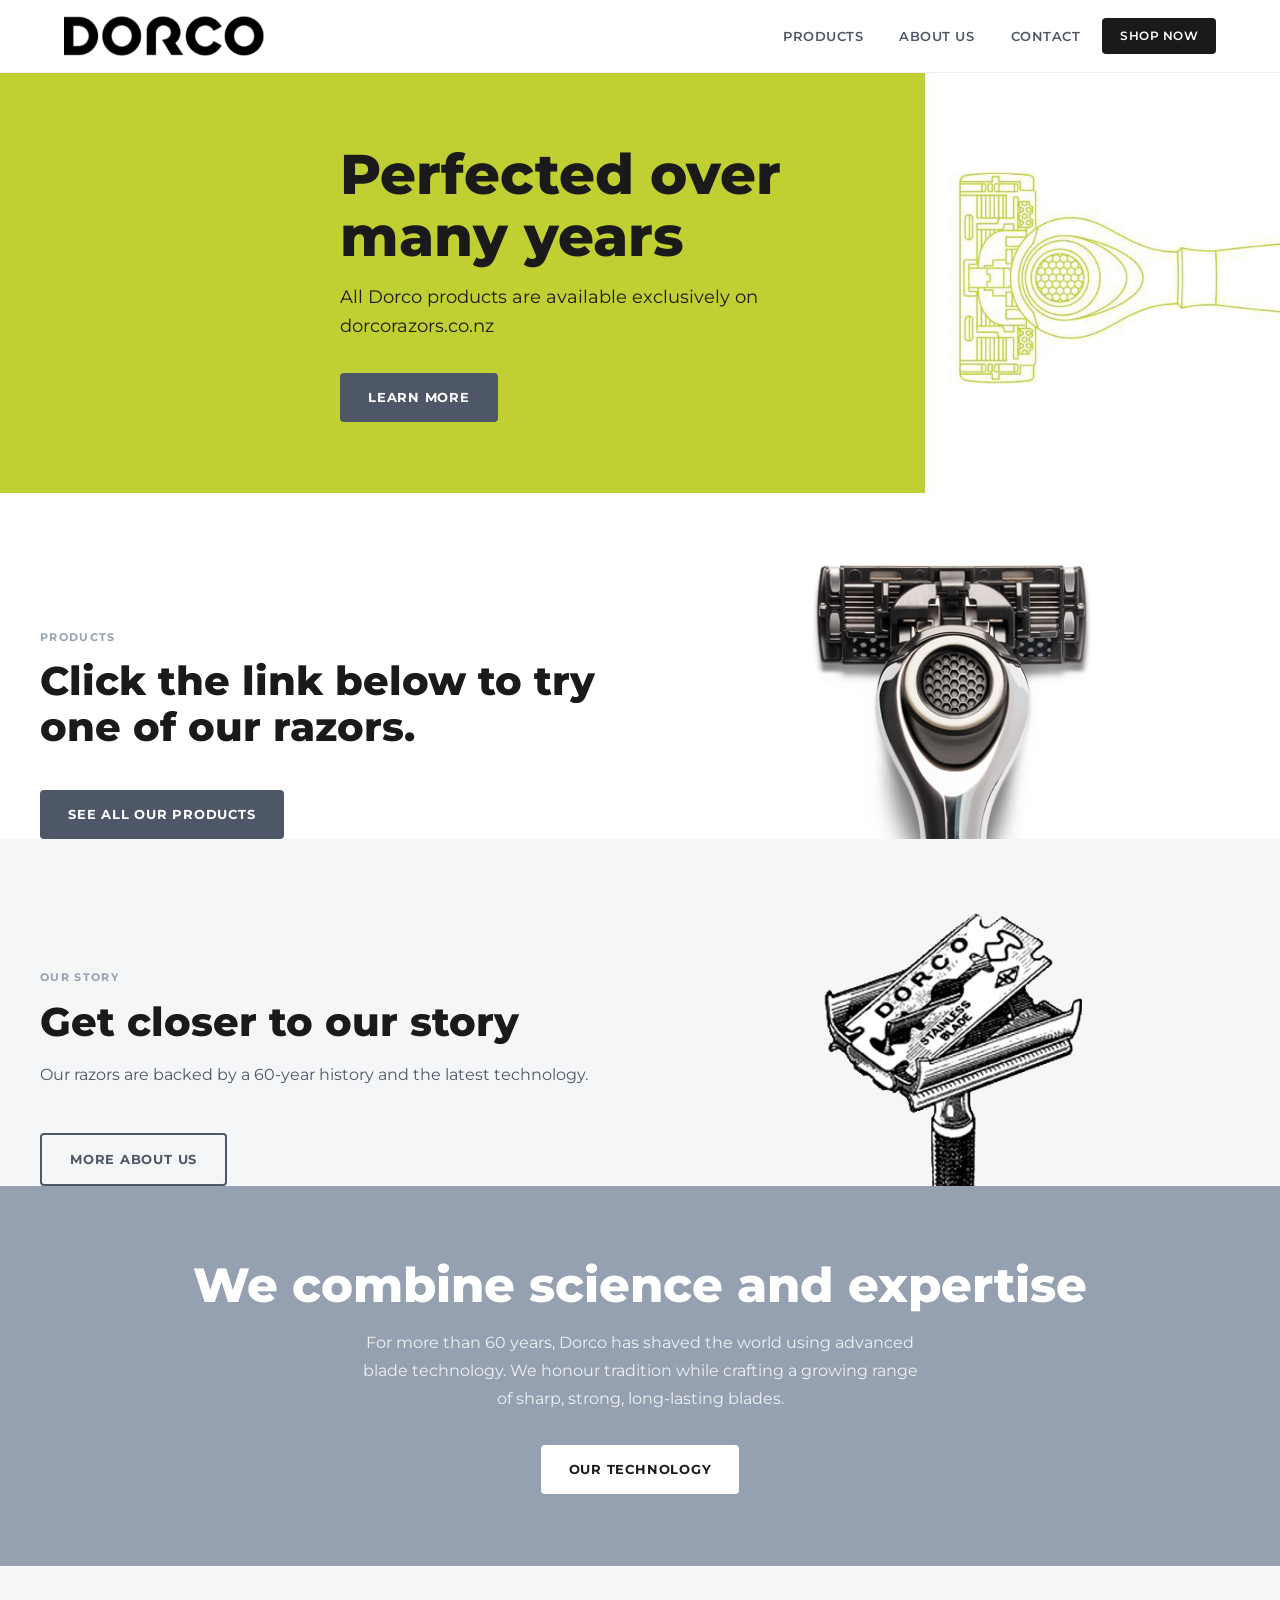
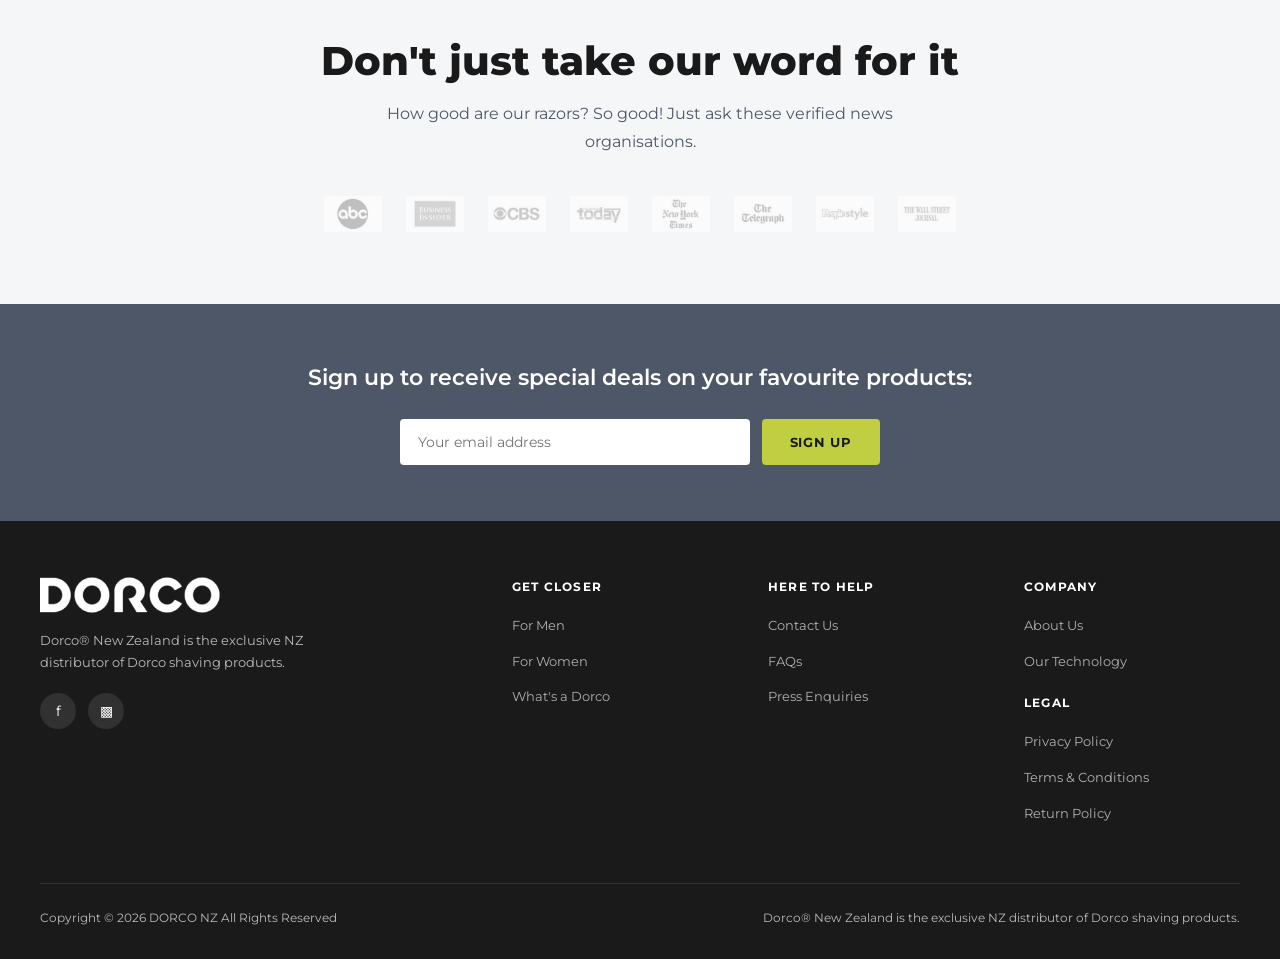
==== index.html @ f40e0c9a "Fix homepage layout: side-by-side splits, images bottom-aligned to section breaks" ====
<!DOCTYPE html>
<html lang="en-NZ">
<head>
  <meta charset="UTF-8">
  <meta name="viewport" content="width=device-width, initial-scale=1.0">
  <title>Home – DORCO New Zealand</title>
  <meta name="description" content="All Dorco products are available exclusively on dorcorazors.co.nz. Advanced blade technology backed by 60+ years of shaving expertise.">
  <link rel="stylesheet" href="css/style.css">
  <link rel="icon" href="images/logo.png" type="image/png">
</head>
<body>

<!-- NAV -->
<header>
  <div class="nav-inner">
    <a class="nav-logo" href="/"><img src="images/logo.png" alt="DORCO"></a>
    <button class="nav-toggle" aria-label="Menu" onclick="this.closest('header').querySelector('.nav-links').classList.toggle('open')">
      <span></span><span></span><span></span>
    </button>
    <ul class="nav-links">
      <li class="dropdown">
        <a href="products">Products</a>
        <ul class="dropdown-menu">
          <li class="sub-dropdown"><a href="men">Men ›</a>
            <ul class="sub-menu">
              <li><a href="men#systems">Razor Systems</a></li>
              <li><a href="men#cartridges">Razor Cartridges</a></li>
            </ul>
          </li>
          <li class="sub-dropdown"><a href="women">Women ›</a>
            <ul class="sub-menu">
              <li><a href="women#systems">Razor Systems</a></li>
              <li><a href="women#cartridges">Razor Cartridges</a></li>
            </ul>
          </li>
        </ul>
      </li>
      <li class="dropdown">
        <a href="about">About Us</a>
        <ul class="dropdown-menu">
          <li><a href="technology">Our Technology</a></li>
          <li><a href="contact">Press Enquiries</a></li>
        </ul>
      </li>
      <li><a href="contact">Contact</a></li>
      <li><a class="btn-checkout" href="products">Shop Now</a></li>
    </ul>
  </div>
</header>

<!-- HERO -->
<section class="hero" style="background: var(--green) url('images/homepage-banner.jpg') no-repeat bottom center / cover;">
  <div class="hero-inner">
    <h1>Perfected over many years</h1>
    <p>All Dorco products are available exclusively on dorcorazors.co.nz</p>
    <a href="technology" class="btn btn-primary">Learn more</a>
  </div>
</section>

<!-- PRODUCTS CTA -->
<section class="section" style="padding-bottom:0;">
  <div class="section-inner">
    <div class="split" style="align-items:end;">
      <div>
        <div class="section-label">Products</div>
        <h2>Click the link below to try one of our razors.</h2>
        <a href="products" class="btn btn-primary mt-24">See all our products</a>
      </div>
      <div style="display:flex; align-items:flex-end; justify-content:center;">
        <img src="images/homepage-products.png" alt="DORCO razor" style="max-width:280px; width:100%;">
      </div>
    </div>
  </div>
</section>

<!-- OUR STORY -->
<section class="section bg-light" style="padding-bottom:0;">
  <div class="section-inner">
    <div class="split" style="align-items:end;">
      <div>
        <div class="section-label">Our Story</div>
        <h2>Get closer to our story</h2>
        <p>Our razors are backed by a 60-year history and the latest technology.</p>
        <a href="about" class="btn btn-outline mt-24">More about us</a>
      </div>
      <div style="display:flex; align-items:flex-end; justify-content:center;">
        <img src="images/homepage-ourstory.png" alt="DORCO heritage" style="max-width:260px; width:100%;">
      </div>
    </div>
  </div>
</section>

<!-- SCIENCE BANNER -->
<section class="section bg-steel">
  <div class="section-inner text-center">
    <h2 style="color:#fff; font-size: clamp(28px,4vw,48px);">We combine science and expertise</h2>
    <p style="color:rgba(255,255,255,0.85); max-width:560px; margin:16px auto 32px;">For more than 60 years, Dorco has shaved the world using advanced blade technology. We honour tradition while crafting a growing range of sharp, strong, long-lasting blades.</p>
    <a href="technology" class="btn btn-white">Our technology</a>
  </div>
</section>

<!-- PRESS -->
<section class="section bg-light">
  <div class="section-inner text-center">
    <h2>Don't just take our word for it</h2>
    <p style="margin:12px auto 0; max-width:600px;">How good are our razors? So good! Just ask these verified news organisations.</p>
    <div class="press-logos" style="margin-top:40px;">
      <img src="images/press/press-logo1.jpg" alt="Press">
      <img src="images/press/press-logo2.jpg" alt="Press">
      <img src="images/press/press-logo3.jpg" alt="Press">
      <img src="images/press/press-logo4.jpg" alt="Press">
      <img src="images/press/press-logo5.jpg" alt="Press">
      <img src="images/press/press-logo6.jpg" alt="Press">
      <img src="images/press/press-logo7b.jpg" alt="Press">
      <img src="images/press/press-logo8.jpg" alt="Press">
    </div>
  </div>
</section>

<!-- EMAIL SIGNUP -->
<section class="signup-bar">
  <h2>Sign up to receive special deals on your favourite products:</h2>
  <form class="signup-form" onsubmit="return false;">
    <input type="email" placeholder="Your email address" required>
    <button class="btn btn-green" type="submit">Sign Up</button>
  </form>
</section>

<!-- FOOTER -->
<footer>
  <div class="footer-inner">
    <div class="footer-top">
      <div class="footer-brand">
        <img class="footer-logo" src="images/logo.png" alt="DORCO">
        <p>Dorco® New Zealand is the exclusive NZ distributor of Dorco shaving products.</p>
        <div class="footer-social">
          <a href="https://www.facebook.com/DorcoRazorsNZ" aria-label="Facebook">f</a>
          <a href="https://www.instagram.com/dorconz/" aria-label="Instagram">&#9641;</a>
        </div>
      </div>
      <div class="footer-col">
        <h4>Get Closer</h4>
        <ul>
          <li><a href="men">For Men</a></li>
          <li><a href="women">For Women</a></li>
          <li><a href="about">What's a Dorco</a></li>
        </ul>
      </div>
      <div class="footer-col">
        <h4>Here to Help</h4>
        <ul>
          <li><a href="contact">Contact Us</a></li>
          <li><a href="faq">FAQs</a></li>
          <li><a href="contact">Press Enquiries</a></li>
        </ul>
      </div>
      <div class="footer-col">
        <h4>Company</h4>
        <ul>
          <li><a href="about">About Us</a></li>
          <li><a href="technology">Our Technology</a></li>
        </ul>
        <h4 style="margin-top:20px;">Legal</h4>
        <ul>
          <li><a href="privacy">Privacy Policy</a></li>
          <li><a href="terms">Terms &amp; Conditions</a></li>
          <li><a href="return-policy">Return Policy</a></li>
        </ul>
      </div>
    </div>
    <div class="footer-bottom">
      <span>Copyright &copy; 2026 DORCO NZ All Rights Reserved</span>
      <span>Dorco® New Zealand is the exclusive NZ distributor of Dorco shaving products.</span>
    </div>
  </div>
</footer>

</body>
</html>
---- css/style.css ----
@import url('https://fonts.googleapis.com/css2?family=Montserrat:wght@300;400;500;600;700;800&family=Roboto:wght@300;400;500&display=swap');

:root {
  --green: #c0ce42;
  --steel: #95a1b0;
  --dark: #4e5768;
  --black: #1a1a1a;
  --white: #fff;
  --light-bg: #f5f6f8;
}

*, *::before, *::after { box-sizing: border-box; margin: 0; padding: 0; }

html { scroll-behavior: smooth; }

body {
  font-family: 'Montserrat', sans-serif;
  color: var(--dark);
  font-size: 16px;
  line-height: 1.6;
  background: var(--white);
}

img { max-width: 100%; height: auto; display: block; }
a { color: inherit; text-decoration: none; }

/* ─── Header / Nav ─── */
header {
  position: sticky;
  top: 0;
  z-index: 100;
  background: var(--white);
  border-bottom: 1px solid #eee;
}

.nav-inner {
  max-width: 1200px;
  margin: 0 auto;
  padding: 0 24px;
  height: 72px;
  display: flex;
  align-items: center;
  justify-content: space-between;
}

.nav-logo img { height: 40px; width: auto; }

.nav-links {
  display: flex;
  align-items: center;
  gap: 8px;
  list-style: none;
}

.nav-links li { position: relative; }

.nav-links a {
  font-size: 13px;
  font-weight: 600;
  letter-spacing: 0.04em;
  text-transform: uppercase;
  padding: 8px 14px;
  border-radius: 4px;
  transition: background 0.2s, color 0.2s;
  display: block;
}

.nav-links a:hover { background: var(--light-bg); }

/* dropdown */
.nav-links .dropdown { position: relative; }
.nav-links .dropdown-menu {
  display: none;
  position: absolute;
  top: 100%;
  left: 0;
  min-width: 180px;
  background: var(--white);
  border: 1px solid #e8e8e8;
  border-radius: 6px;
  box-shadow: 0 8px 24px rgba(0,0,0,0.10);
  padding: 8px 0;
  list-style: none;
}
.nav-links .dropdown:hover .dropdown-menu { display: block; }
.nav-links .dropdown-menu a {
  font-size: 12px;
  padding: 8px 16px;
  border-radius: 0;
  text-transform: none;
  letter-spacing: 0;
  font-weight: 500;
}

.nav-links .dropdown-menu .sub-dropdown { position: relative; }
.nav-links .dropdown-menu .sub-dropdown .sub-menu {
  display: none;
  position: absolute;
  left: 100%;
  top: 0;
  min-width: 180px;
  background: var(--white);
  border: 1px solid #e8e8e8;
  border-radius: 6px;
  box-shadow: 0 8px 24px rgba(0,0,0,0.10);
  padding: 8px 0;
  list-style: none;
}
.nav-links .dropdown-menu .sub-dropdown:hover .sub-menu { display: block; }

.btn-checkout {
  background: var(--black);
  color: var(--white) !important;
  border-radius: 4px;
  font-size: 12px !important;
  padding: 8px 18px !important;
}
.btn-checkout:hover { background: #333 !important; }

/* hamburger */
.nav-toggle {
  display: none;
  flex-direction: column;
  gap: 5px;
  cursor: pointer;
  padding: 4px;
  background: none;
  border: none;
}
.nav-toggle span {
  display: block;
  width: 24px;
  height: 2px;
  background: var(--dark);
  border-radius: 2px;
  transition: all 0.3s;
}

/* ─── Buttons ─── */
.btn {
  display: inline-block;
  font-family: 'Montserrat', sans-serif;
  font-size: 13px;
  font-weight: 700;
  letter-spacing: 0.06em;
  text-transform: uppercase;
  padding: 14px 28px;
  border-radius: 4px;
  cursor: pointer;
  border: none;
  transition: opacity 0.2s, transform 0.1s;
}
.btn:hover { opacity: 0.88; transform: translateY(-1px); }
.btn-primary { background: var(--dark); color: var(--white); }
.btn-outline {
  background: transparent;
  color: var(--dark);
  border: 2px solid var(--dark);
}
.btn-green { background: var(--green); color: var(--black); }
.btn-white { background: var(--white); color: var(--black); }

/* ─── Hero ─── */
.hero {
  background: var(--green);
  min-height: 420px;
  display: flex;
  align-items: center;
}
.hero-inner {
  max-width: 1200px;
  margin: 0 auto;
  padding: 64px 24px;
}
.hero h1 {
  font-size: clamp(32px, 5vw, 56px);
  font-weight: 800;
  color: var(--black);
  line-height: 1.1;
  margin-bottom: 16px;
  max-width: 600px;
}
.hero p {
  font-size: 18px;
  font-weight: 400;
  color: var(--black);
  max-width: 480px;
  margin-bottom: 32px;
}

/* ─── Section ─── */
.section {
  padding: 72px 24px;
}
.section-inner {
  max-width: 1200px;
  margin: 0 auto;
}
.section-label {
  font-size: 11px;
  font-weight: 700;
  letter-spacing: 0.12em;
  text-transform: uppercase;
  color: var(--steel);
  margin-bottom: 12px;
}
.section h2 {
  font-size: clamp(24px, 3.5vw, 40px);
  font-weight: 800;
  color: var(--black);
  line-height: 1.15;
  margin-bottom: 16px;
}
.section p {
  font-size: 16px;
  line-height: 1.75;
  max-width: 640px;
  margin-bottom: 20px;
}

.bg-light { background: var(--light-bg); }
.bg-steel { background: var(--steel); }
.bg-dark { background: var(--dark); color: var(--white); }
.bg-dark h2, .bg-dark h3, .bg-dark p { color: var(--white); }

/* ─── Two-col split ─── */
.split {
  display: grid;
  grid-template-columns: 1fr 1fr;
  gap: 48px;
  align-items: center;
}
.split.reverse { direction: rtl; }
.split.reverse > * { direction: ltr; }

/* ─── Product cards ─── */
.products-grid {
  display: grid;
  grid-template-columns: repeat(auto-fill, minmax(260px, 1fr));
  gap: 32px;
  margin-top: 40px;
}
.product-card {
  background: var(--white);
  border: 1px solid #e8e8e8;
  border-radius: 8px;
  overflow: hidden;
  transition: box-shadow 0.2s, transform 0.2s;
}
.product-card:hover {
  box-shadow: 0 8px 32px rgba(0,0,0,0.10);
  transform: translateY(-4px);
}
.product-card img {
  width: 100%;
  height: 220px;
  object-fit: cover;
}
.product-card-body { padding: 20px; }
.product-card h3 {
  font-size: 16px;
  font-weight: 700;
  margin-bottom: 8px;
  color: var(--black);
}
.product-card p {
  font-size: 13px;
  color: var(--dark);
  margin-bottom: 4px;
  line-height: 1.5;
}
.product-card ul {
  font-size: 13px;
  color: var(--steel);
  list-style: none;
  margin: 8px 0 16px;
}
.product-card ul li::before { content: "✓ "; color: var(--green); font-weight: 700; }

.product-price {
  font-size: 22px;
  font-weight: 800;
  color: var(--dark);
  margin: 12px 0 8px;
}

/* ─── Category cards (Products overview) ─── */
.category-cards {
  display: grid;
  grid-template-columns: 1fr 1fr;
  gap: 24px;
  margin-top: 40px;
}
.category-card {
  position: relative;
  border-radius: 8px;
  overflow: hidden;
  min-height: 320px;
  display: flex;
  align-items: flex-end;
}
.category-card img {
  position: absolute;
  inset: 0;
  width: 100%;
  height: 100%;
  object-fit: cover;
}
.category-card-content {
  position: relative;
  z-index: 2;
  padding: 32px;
  background: linear-gradient(to top, rgba(0,0,0,0.7) 0%, transparent 100%);
  width: 100%;
}
.category-card h2 { color: var(--white); font-size: 28px; margin-bottom: 8px; }
.category-card p { color: rgba(255,255,255,0.85); font-size: 14px; margin-bottom: 16px; max-width: 100%; }

/* ─── Press logos ─── */
.press-logos {
  display: flex;
  flex-wrap: wrap;
  gap: 24px;
  align-items: center;
  justify-content: center;
  margin-top: 32px;
}
.press-logos img { height: 36px; width: auto; object-fit: contain; filter: grayscale(100%); opacity: 0.6; transition: opacity 0.2s; }
.press-logos img:hover { opacity: 1; filter: none; }

/* ─── Technology features ─── */
.tech-grid {
  display: grid;
  grid-template-columns: repeat(auto-fill, minmax(220px, 1fr));
  gap: 32px;
  margin-top: 40px;
}
.tech-item {
  padding: 24px;
  background: var(--white);
  border-radius: 8px;
  border-left: 4px solid var(--green);
}
.tech-item h3 { font-size: 15px; font-weight: 700; margin-bottom: 10px; color: var(--black); }
.tech-item p { font-size: 13px; line-height: 1.65; color: var(--dark); }

/* ─── About brand name ─── */
.dorco-name-grid {
  display: grid;
  grid-template-columns: repeat(3, 1fr);
  gap: 24px;
  margin-top: 40px;
}
.dorco-name-item {
  text-align: center;
  padding: 32px 24px;
  background: var(--white);
  border-radius: 8px;
  box-shadow: 0 2px 12px rgba(0,0,0,0.06);
}
.dorco-name-letter {
  font-size: 56px;
  font-weight: 800;
  color: var(--green);
  line-height: 1;
  margin-bottom: 12px;
}
.dorco-name-item h3 { font-size: 13px; font-weight: 700; margin-bottom: 6px; color: var(--black); }
.dorco-name-item p { font-size: 12px; color: var(--dark); line-height: 1.5; }

/* ─── Email signup ─── */
.signup-bar {
  background: var(--dark);
  padding: 56px 24px;
  text-align: center;
}
.signup-bar h2 { color: var(--white); font-size: 22px; margin-bottom: 24px; font-weight: 600; }
.signup-form {
  display: flex;
  gap: 12px;
  max-width: 480px;
  margin: 0 auto;
}
.signup-form input {
  flex: 1;
  padding: 14px 18px;
  border: none;
  border-radius: 4px;
  font-family: 'Montserrat', sans-serif;
  font-size: 14px;
}
.signup-form input:focus { outline: 2px solid var(--green); }

/* ─── Footer ─── */
footer {
  background: var(--black);
  color: rgba(255,255,255,0.7);
  padding: 56px 24px 32px;
}
.footer-inner {
  max-width: 1200px;
  margin: 0 auto;
}
.footer-top {
  display: grid;
  grid-template-columns: 2fr 1fr 1fr 1fr;
  gap: 40px;
  margin-bottom: 48px;
}
.footer-brand .footer-logo { height: 36px; margin-bottom: 16px; filter: brightness(0) invert(1); }
.footer-brand p { font-size: 13px; line-height: 1.7; max-width: 280px; }
.footer-social { display: flex; gap: 12px; margin-top: 20px; }
.footer-social a {
  width: 36px;
  height: 36px;
  background: rgba(255,255,255,0.1);
  border-radius: 50%;
  display: flex;
  align-items: center;
  justify-content: center;
  font-size: 14px;
  color: var(--white);
  transition: background 0.2s;
}
.footer-social a:hover { background: var(--green); color: var(--black); }
.footer-col h4 {
  font-size: 12px;
  font-weight: 700;
  text-transform: uppercase;
  letter-spacing: 0.1em;
  color: var(--white);
  margin-bottom: 16px;
}
.footer-col ul { list-style: none; }
.footer-col li { margin-bottom: 10px; }
.footer-col a { font-size: 13px; color: rgba(255,255,255,0.65); transition: color 0.2s; }
.footer-col a:hover { color: var(--green); }
.footer-bottom {
  border-top: 1px solid rgba(255,255,255,0.1);
  padding-top: 24px;
  font-size: 12px;
  display: flex;
  justify-content: space-between;
  align-items: center;
  flex-wrap: wrap;
  gap: 12px;
}

/* ─── Page hero (inner pages) ─── */
.page-hero {
  background: var(--dark);
  padding: 64px 24px;
  color: var(--white);
}
.page-hero-inner { max-width: 1200px; margin: 0 auto; }
.page-hero h1 { font-size: clamp(28px, 4vw, 48px); font-weight: 800; margin-bottom: 12px; }
.page-hero p { font-size: 17px; opacity: 0.8; max-width: 560px; }

/* ─── FAQ ─── */
.faq-item { border-bottom: 1px solid #e8e8e8; }
.faq-question {
  width: 100%;
  background: none;
  border: none;
  text-align: left;
  font-family: 'Montserrat', sans-serif;
  font-size: 15px;
  font-weight: 600;
  color: var(--black);
  padding: 20px 0;
  cursor: pointer;
  display: flex;
  justify-content: space-between;
  align-items: center;
  gap: 16px;
}
.faq-question::after { content: '+'; font-size: 20px; color: var(--green); flex-shrink: 0; }
.faq-item.open .faq-question::after { content: '−'; }
.faq-answer { display: none; padding: 0 0 20px; font-size: 14px; line-height: 1.75; color: var(--dark); }
.faq-item.open .faq-answer { display: block; }

/* ─── Contact form ─── */
.contact-form { max-width: 640px; }
.form-row { display: grid; grid-template-columns: 1fr 1fr; gap: 16px; }
.form-group { margin-bottom: 20px; }
.form-group label {
  display: block;
  font-size: 12px;
  font-weight: 700;
  text-transform: uppercase;
  letter-spacing: 0.06em;
  color: var(--dark);
  margin-bottom: 8px;
}
.form-group input,
.form-group textarea,
.form-group select {
  width: 100%;
  padding: 12px 16px;
  border: 1px solid #ddd;
  border-radius: 4px;
  font-family: 'Montserrat', sans-serif;
  font-size: 14px;
  color: var(--dark);
  transition: border-color 0.2s;
}
.form-group input:focus,
.form-group textarea:focus { outline: none; border-color: var(--green); }
.form-group textarea { resize: vertical; min-height: 120px; }

/* ─── Legal pages ─── */
.legal-content { max-width: 800px; }
.legal-content h2 { font-size: 22px; font-weight: 700; margin: 36px 0 12px; }
.legal-content h3 { font-size: 16px; font-weight: 700; margin: 24px 0 8px; }
.legal-content p { font-size: 15px; line-height: 1.8; margin-bottom: 14px; }
.legal-content ul { margin: 12px 0 16px 24px; }
.legal-content ul li { font-size: 15px; line-height: 1.8; margin-bottom: 8px; }

/* ─── Utility ─── */
.text-center { text-align: center; }
.mt-24 { margin-top: 24px; }
.mt-40 { margin-top: 40px; }
.gap-8 { gap: 8px; }

/* ─── Responsive ─── */
@media (max-width: 900px) {
  .category-cards { grid-template-columns: 1fr; }
  .footer-top { grid-template-columns: 1fr 1fr; }
  .dorco-name-grid { grid-template-columns: 1fr; }
}

@media (max-width: 600px) {
  .split { grid-template-columns: 1fr; }
  .split.reverse { direction: ltr; }
}

@media (max-width: 768px) {
  .nav-links { display: none; flex-direction: column; align-items: flex-start; position: absolute; top: 72px; left: 0; right: 0; background: var(--white); border-bottom: 1px solid #eee; padding: 16px 24px; gap: 4px; }
  .nav-links.open { display: flex; }
  .nav-links .dropdown-menu { position: static; box-shadow: none; border: none; padding-left: 16px; }
  .nav-toggle { display: flex; }
  .form-row { grid-template-columns: 1fr; }
  .signup-form { flex-direction: column; }
  .footer-top { grid-template-columns: 1fr; }
  .footer-bottom { flex-direction: column; text-align: center; }
  .products-grid { grid-template-columns: 1fr 1fr; }
}

@media (max-width: 480px) {
  .products-grid { grid-template-columns: 1fr; }
  .tech-grid { grid-template-columns: 1fr; }
}
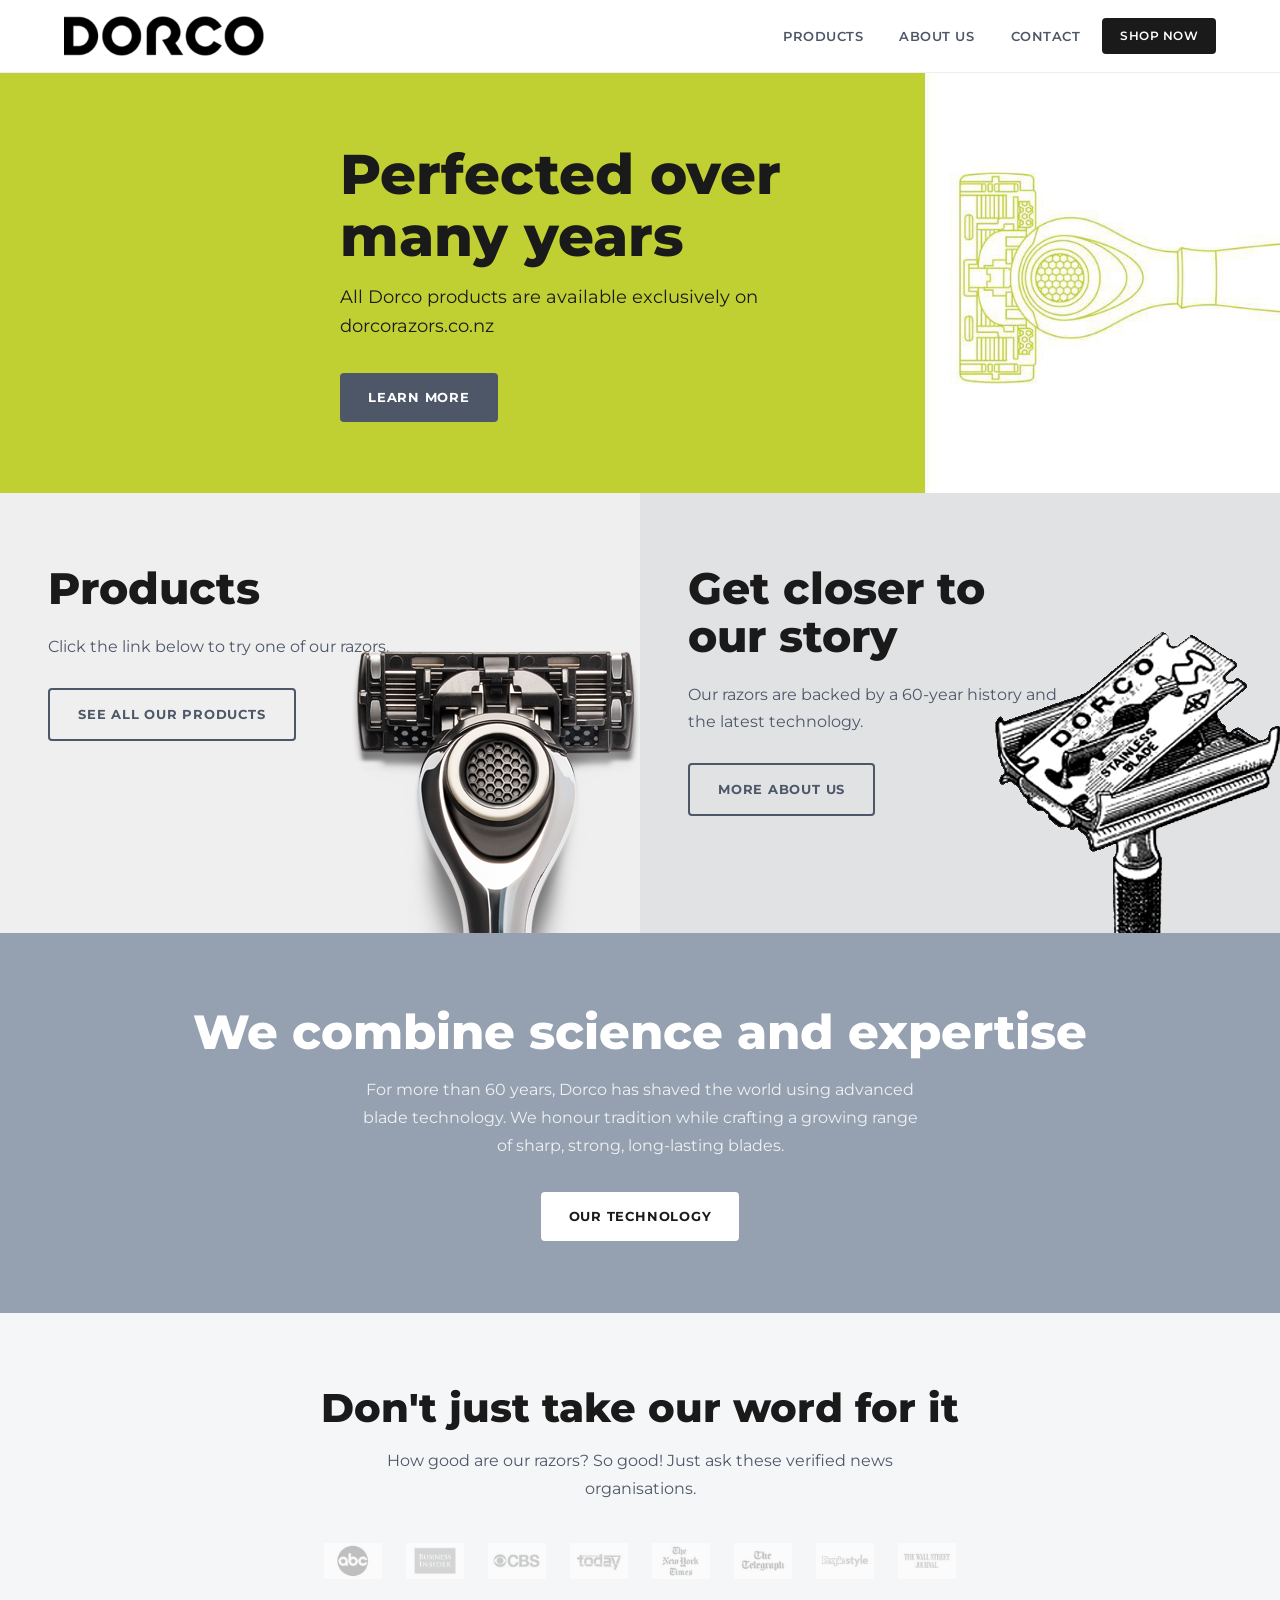
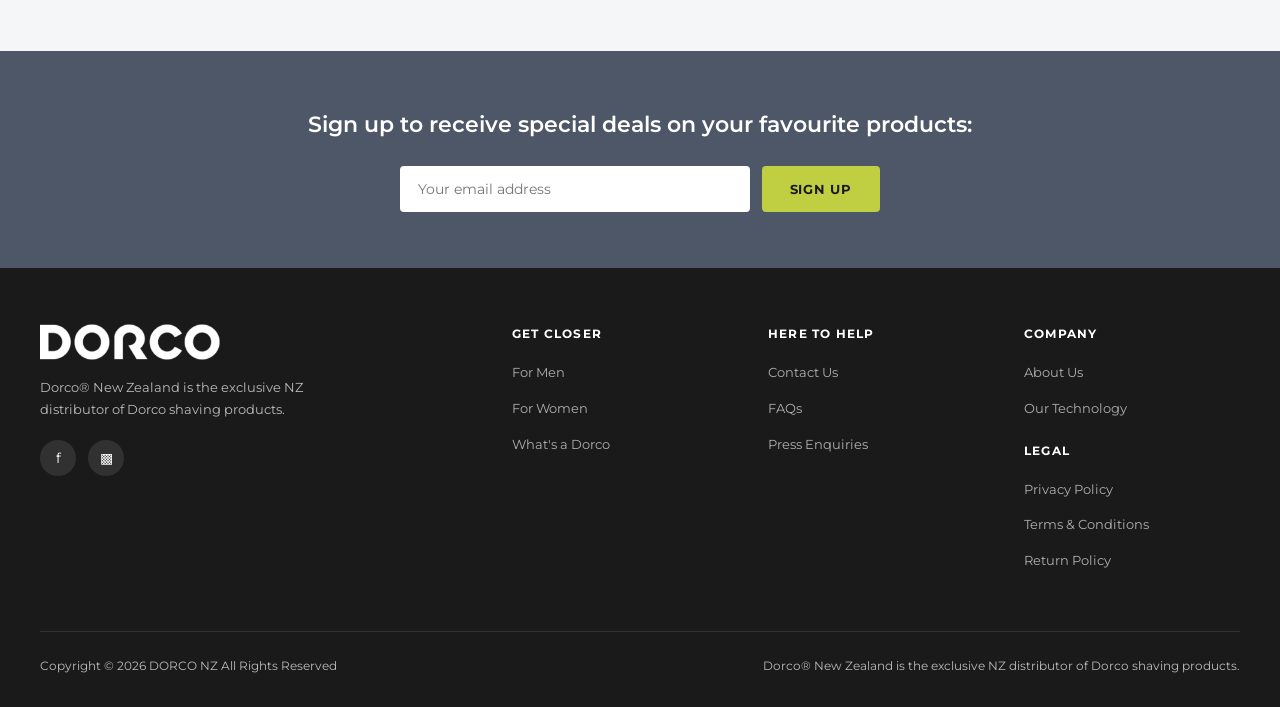
==== commit ee71c63c: "Home page: Products / Our Story as full-bleed paired panels matching reference layout" ====
--- a/index.html
+++ b/index.html
@@ -57,36 +57,19 @@
   </div>
 </section>
 
-<!-- PRODUCTS CTA -->
-<section class="section" style="padding-bottom:0;">
-  <div class="section-inner">
-    <div class="split" style="align-items:end;">
-      <div>
-        <div class="section-label">Products</div>
-        <h2>Click the link below to try one of our razors.</h2>
-        <a href="products" class="btn btn-primary mt-24">See all our products</a>
-      </div>
-      <div style="display:flex; align-items:flex-end; justify-content:center;">
-        <img src="images/homepage-products.png" alt="DORCO razor" style="max-width:280px; width:100%;">
-      </div>
-    </div>
+<!-- PRODUCTS / OUR STORY -->
+<section class="duo">
+  <div class="duo-panel">
+    <h2>Products</h2>
+    <p>Click the link below to try one of our razors.</p>
+    <a href="products" class="btn btn-outline">See all our products</a>
+    <img class="duo-img" src="images/homepage-products.png" alt="DORCO razor">
   </div>
-</section>
-
-<!-- OUR STORY -->
-<section class="section bg-light" style="padding-bottom:0;">
-  <div class="section-inner">
-    <div class="split" style="align-items:end;">
-      <div>
-        <div class="section-label">Our Story</div>
-        <h2>Get closer to our story</h2>
-        <p>Our razors are backed by a 60-year history and the latest technology.</p>
-        <a href="about" class="btn btn-outline mt-24">More about us</a>
-      </div>
-      <div style="display:flex; align-items:flex-end; justify-content:center;">
-        <img src="images/homepage-ourstory.png" alt="DORCO heritage" style="max-width:260px; width:100%;">
-      </div>
-    </div>
+  <div class="duo-panel">
+    <h2>Get closer to our story</h2>
+    <p>Our razors are backed by a 60-year history and the latest technology.</p>
+    <a href="about" class="btn btn-outline">More about us</a>
+    <img class="duo-img" src="images/homepage-ourstory.png" alt="DORCO heritage">
   </div>
 </section>
 
--- a/css/style.css
+++ b/css/style.css
@@ -233,6 +233,42 @@
 .split.reverse { direction: rtl; }
 .split.reverse > * { direction: ltr; }
 
+/* ─── Duo panels (Products / Our Story) ─── */
+.duo {
+  display: grid;
+  grid-template-columns: 1fr 1fr;
+}
+.duo-panel {
+  position: relative;
+  min-height: 440px;
+  padding: 72px 48px 56px;
+  overflow: hidden;
+}
+.duo-panel:nth-child(1) { background: #efefef; }
+.duo-panel:nth-child(2) { background: #e1e2e4; }
+.duo-panel h2 {
+  font-size: clamp(28px, 3.4vw, 46px);
+  font-weight: 800;
+  color: var(--black);
+  line-height: 1.1;
+  margin-bottom: 20px;
+  max-width: 8em;
+}
+.duo-panel p {
+  font-size: 16px;
+  line-height: 1.7;
+  max-width: 400px;
+  margin-bottom: 28px;
+}
+.duo-img {
+  position: absolute;
+  right: 0;
+  bottom: 0;
+  width: 48%;
+  max-width: 288px;
+  pointer-events: none;
+}
+
 /* ─── Product cards ─── */
 .products-grid {
   display: grid;
@@ -532,6 +568,8 @@
 @media (max-width: 600px) {
   .split { grid-template-columns: 1fr; }
   .split.reverse { direction: ltr; }
+  .duo { grid-template-columns: 1fr; }
+  .duo-panel { min-height: 360px; padding: 56px 24px 40px; }
 }
 
 @media (max-width: 768px) {
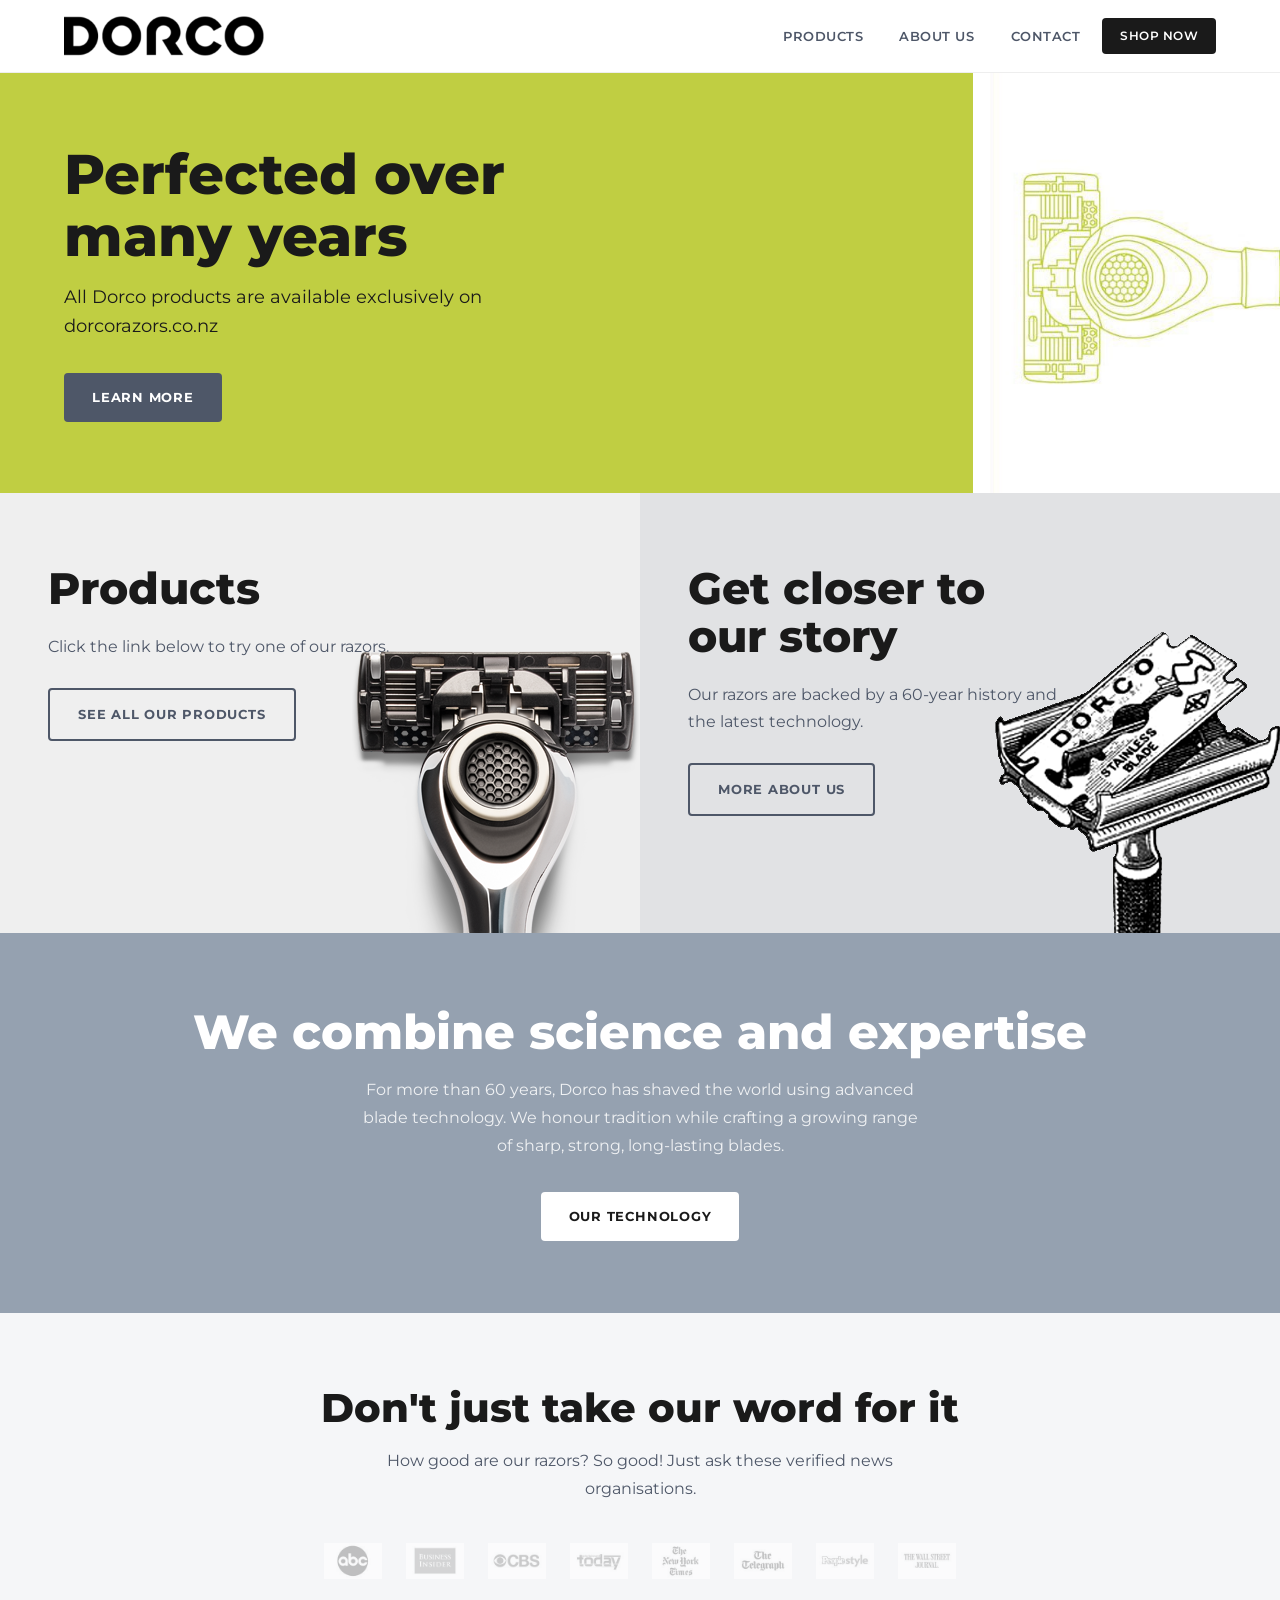
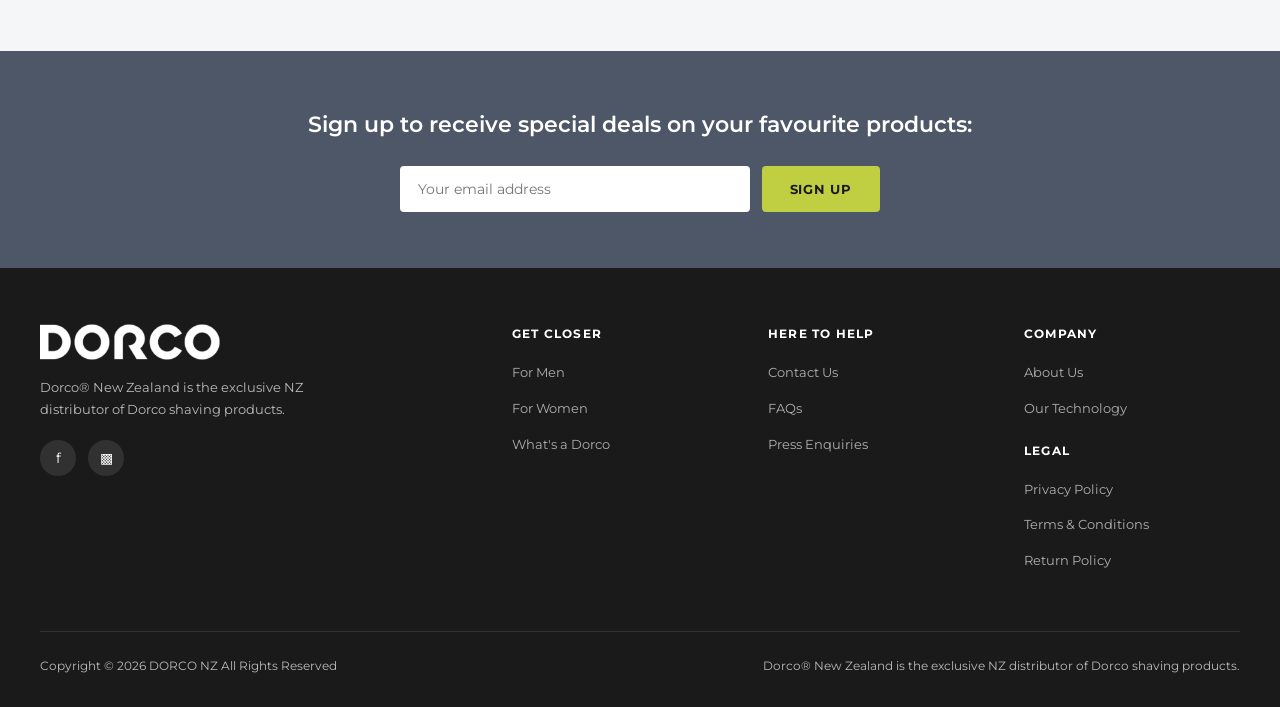
==== commit d08f463f: "Hero: left-align headline to container, rebuild razor panel as right-hand white panel" ====
--- a/index.html
+++ b/index.html
@@ -49,7 +49,7 @@
 </header>
 
 <!-- HERO -->
-<section class="hero" style="background: var(--green) url('images/homepage-banner.jpg') no-repeat bottom center / cover;">
+<section class="hero">
   <div class="hero-inner">
     <h1>Perfected over many years</h1>
     <p>All Dorco products are available exclusively on dorcorazors.co.nz</p>
--- a/css/style.css
+++ b/css/style.css
@@ -162,12 +162,26 @@
 
 /* ─── Hero ─── */
 .hero {
+  position: relative;
   background: var(--green);
   min-height: 420px;
   display: flex;
   align-items: center;
+  overflow: hidden;
+}
+.hero::after {
+  content: "";
+  position: absolute;
+  top: 0;
+  right: 0;
+  bottom: 0;
+  width: clamp(220px, 24%, 400px);
+  background: var(--white) url('../images/hero-razor.jpg') no-repeat right center / auto 100%;
 }
 .hero-inner {
+  position: relative;
+  z-index: 1;
+  width: 100%;
   max-width: 1200px;
   margin: 0 auto;
   padding: 64px 24px;
@@ -572,6 +586,10 @@
   .duo-panel { min-height: 360px; padding: 56px 24px 40px; }
 }
 
+@media (max-width: 700px) {
+  .hero::after { display: none; }
+}
+
 @media (max-width: 768px) {
   .nav-links { display: none; flex-direction: column; align-items: flex-start; position: absolute; top: 72px; left: 0; right: 0; background: var(--white); border-bottom: 1px solid #eee; padding: 16px 24px; gap: 4px; }
   .nav-links.open { display: flex; }
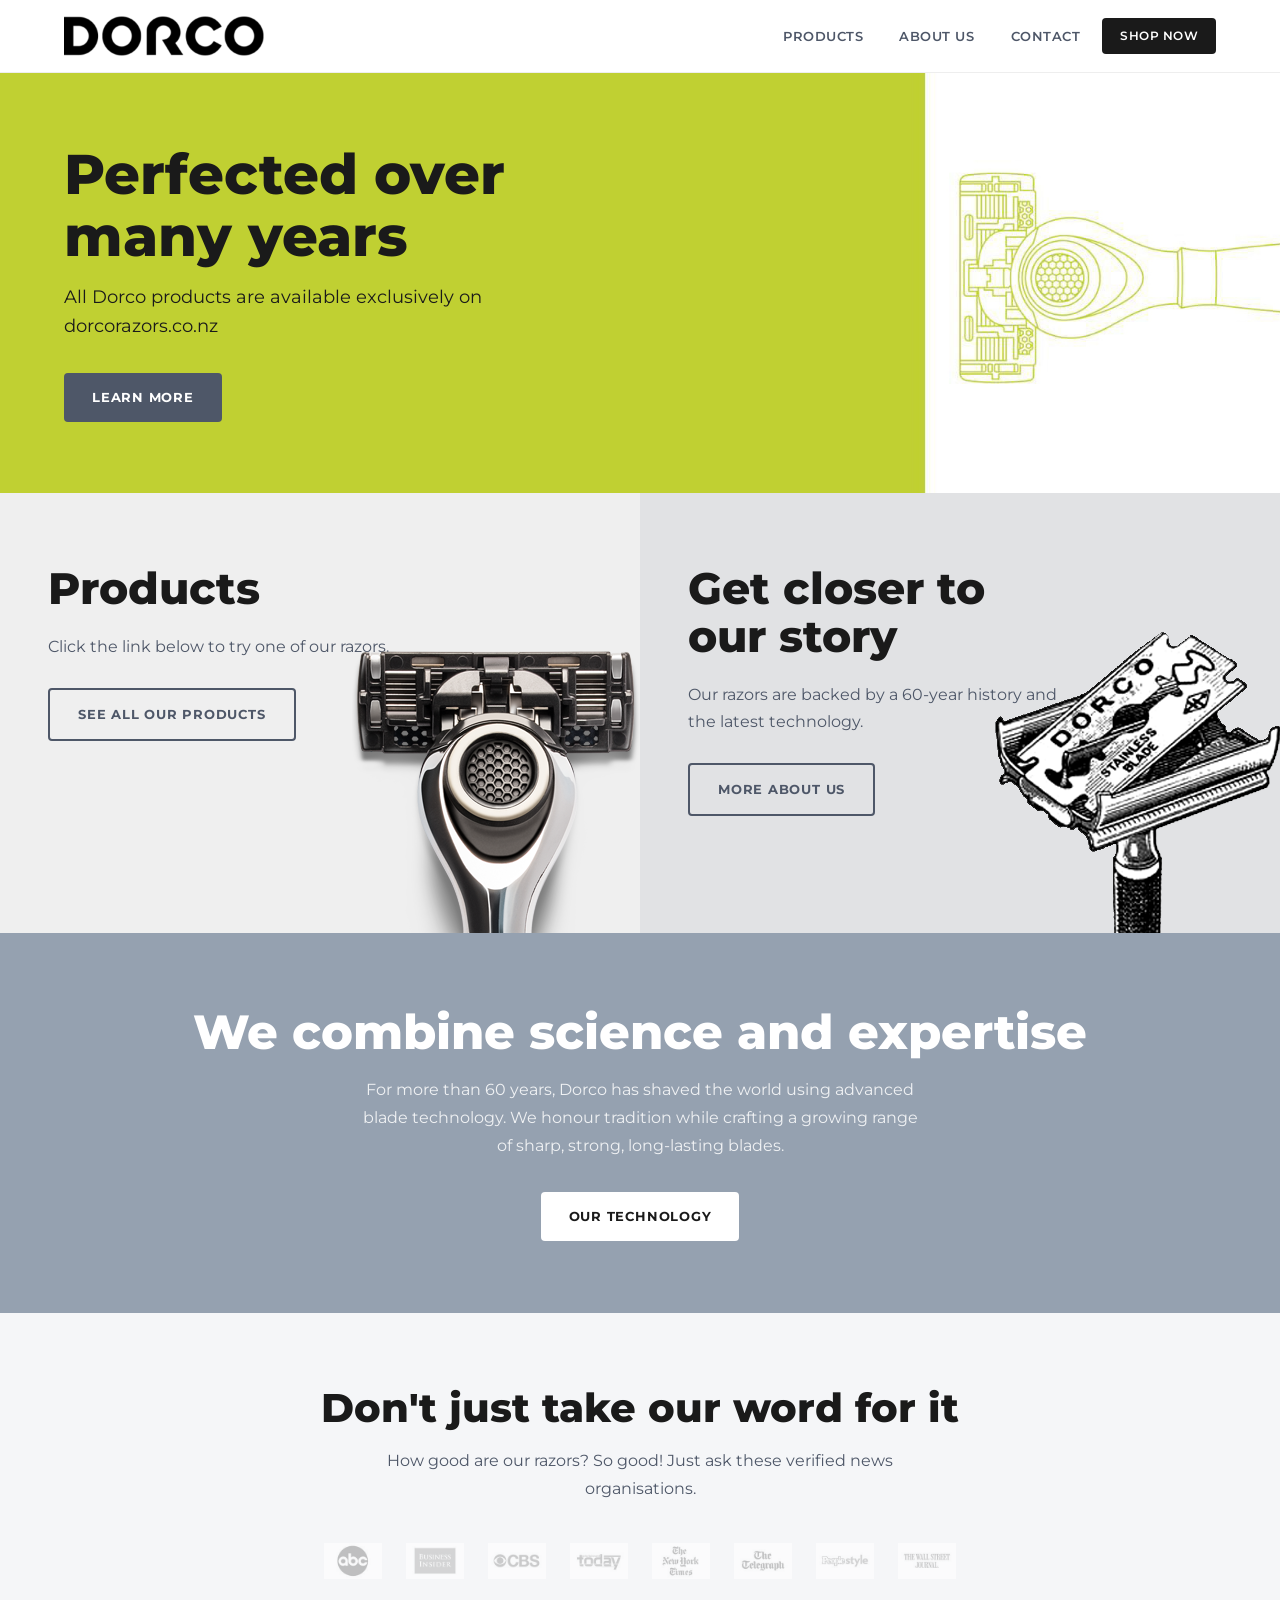
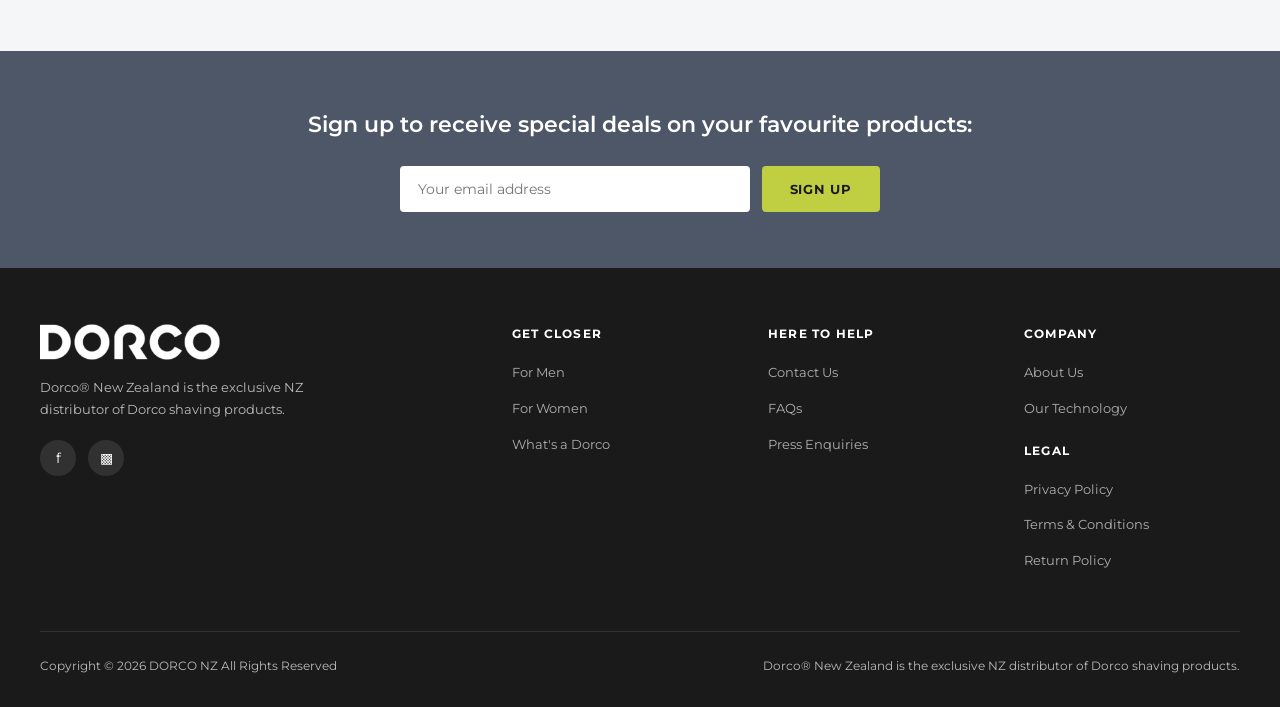
==== commit 338cded2: "Revert hero razor to original banner; fix duo image overlapping button below desktop" ====
--- a/index.html
+++ b/index.html
@@ -49,7 +49,7 @@
 </header>
 
 <!-- HERO -->
-<section class="hero">
+<section class="hero" style="background: var(--green) url('images/homepage-banner.jpg') no-repeat bottom center / cover;">
   <div class="hero-inner">
     <h1>Perfected over many years</h1>
     <p>All Dorco products are available exclusively on dorcorazors.co.nz</p>
--- a/css/style.css
+++ b/css/style.css
@@ -162,25 +162,12 @@
 
 /* ─── Hero ─── */
 .hero {
-  position: relative;
   background: var(--green);
   min-height: 420px;
   display: flex;
   align-items: center;
-  overflow: hidden;
-}
-.hero::after {
-  content: "";
-  position: absolute;
-  top: 0;
-  right: 0;
-  bottom: 0;
-  width: clamp(220px, 24%, 400px);
-  background: var(--white) url('../images/hero-razor.jpg') no-repeat right center / auto 100%;
 }
 .hero-inner {
-  position: relative;
-  z-index: 1;
   width: 100%;
   max-width: 1200px;
   margin: 0 auto;
@@ -573,6 +560,16 @@
 .gap-8 { gap: 8px; }
 
 /* ─── Responsive ─── */
+/* duo image must shrink below desktop or it covers the button */
+@media (max-width: 1100px) {
+  .duo-panel { padding: 64px 32px 48px; }
+  .duo-img { width: 40%; max-width: 210px; }
+}
+@media (max-width: 860px) {
+  .duo-panel { padding: 56px 20px 40px; }
+  .duo-img { width: 32%; max-width: 150px; }
+}
+
 @media (max-width: 900px) {
   .category-cards { grid-template-columns: 1fr; }
   .footer-top { grid-template-columns: 1fr 1fr; }
@@ -583,11 +580,9 @@
   .split { grid-template-columns: 1fr; }
   .split.reverse { direction: ltr; }
   .duo { grid-template-columns: 1fr; }
-  .duo-panel { min-height: 360px; padding: 56px 24px 40px; }
-}
-
-@media (max-width: 700px) {
-  .hero::after { display: none; }
+  /* image is bottom-anchored, so reserve a band for it or it covers the button */
+  .duo-panel { min-height: 0; padding: 56px 24px 230px; }
+  .duo-img { width: 60%; max-width: 200px; }
 }
 
 @media (max-width: 768px) {
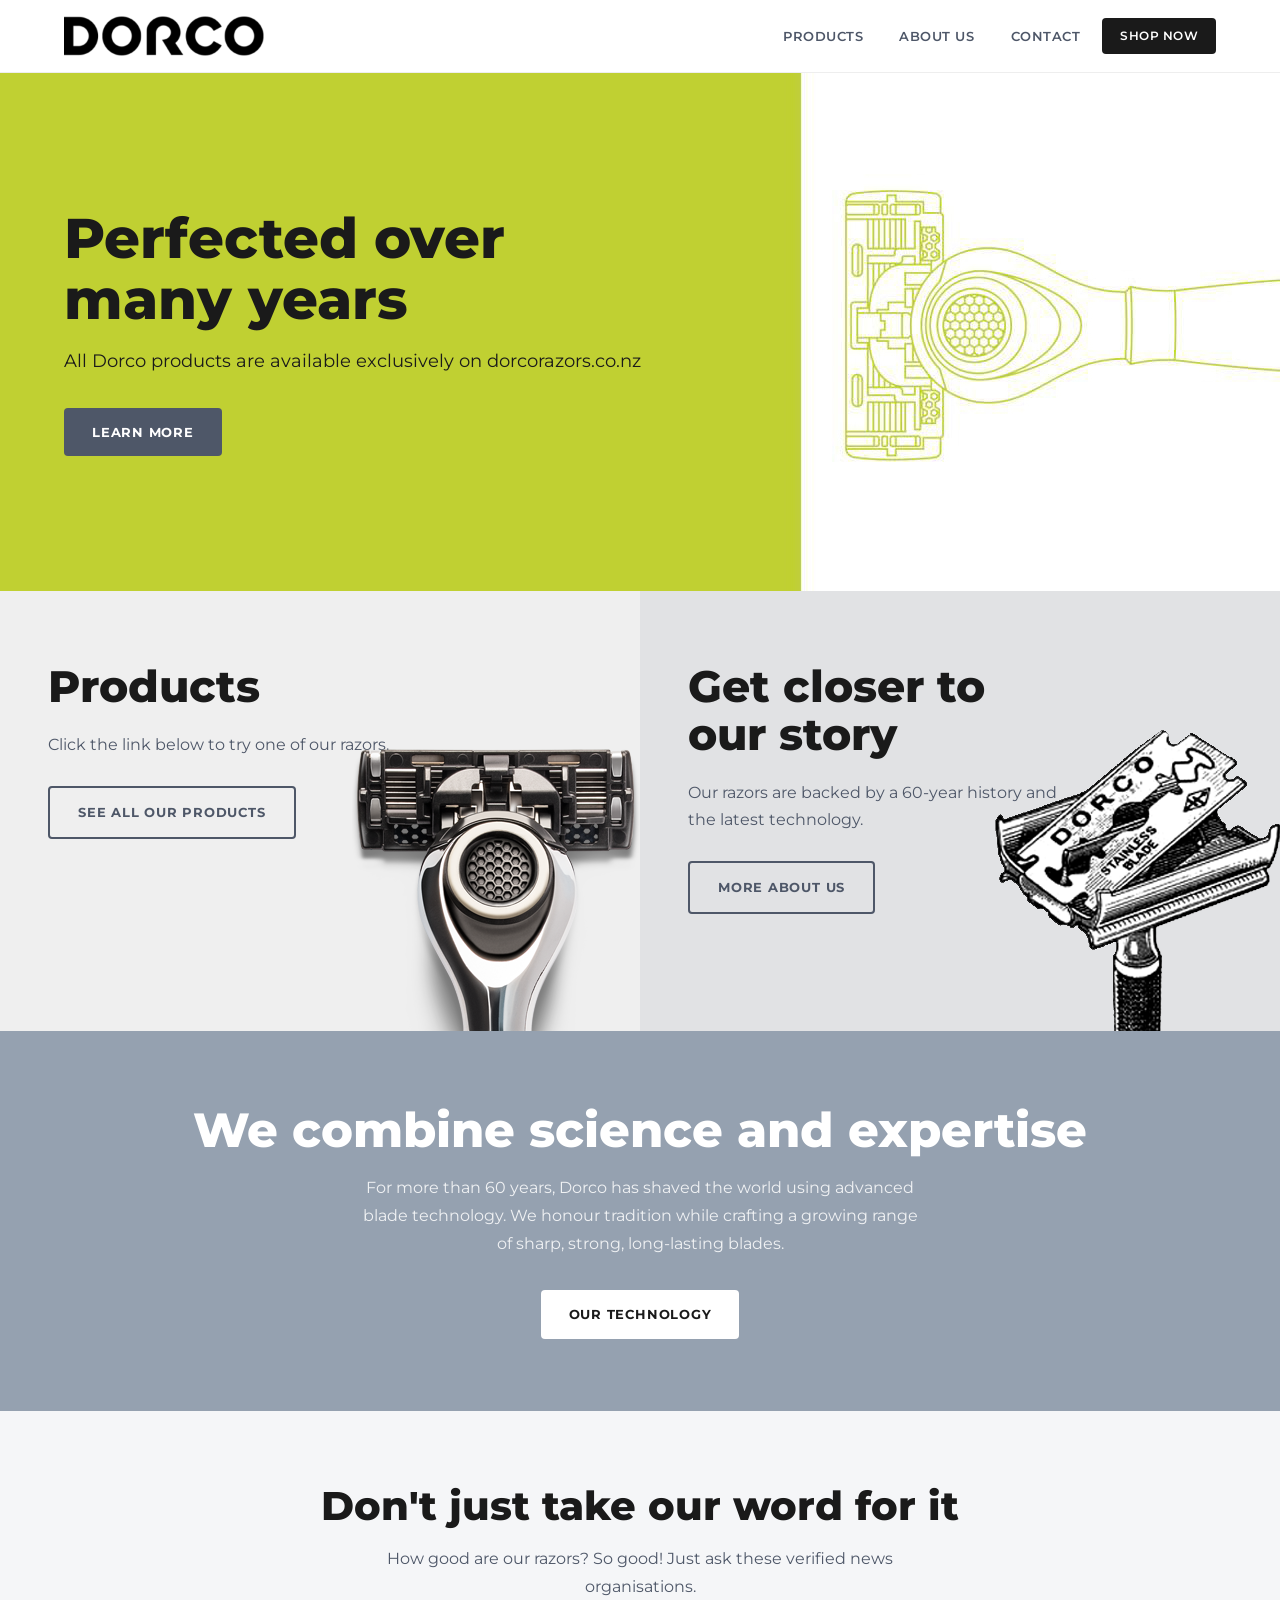
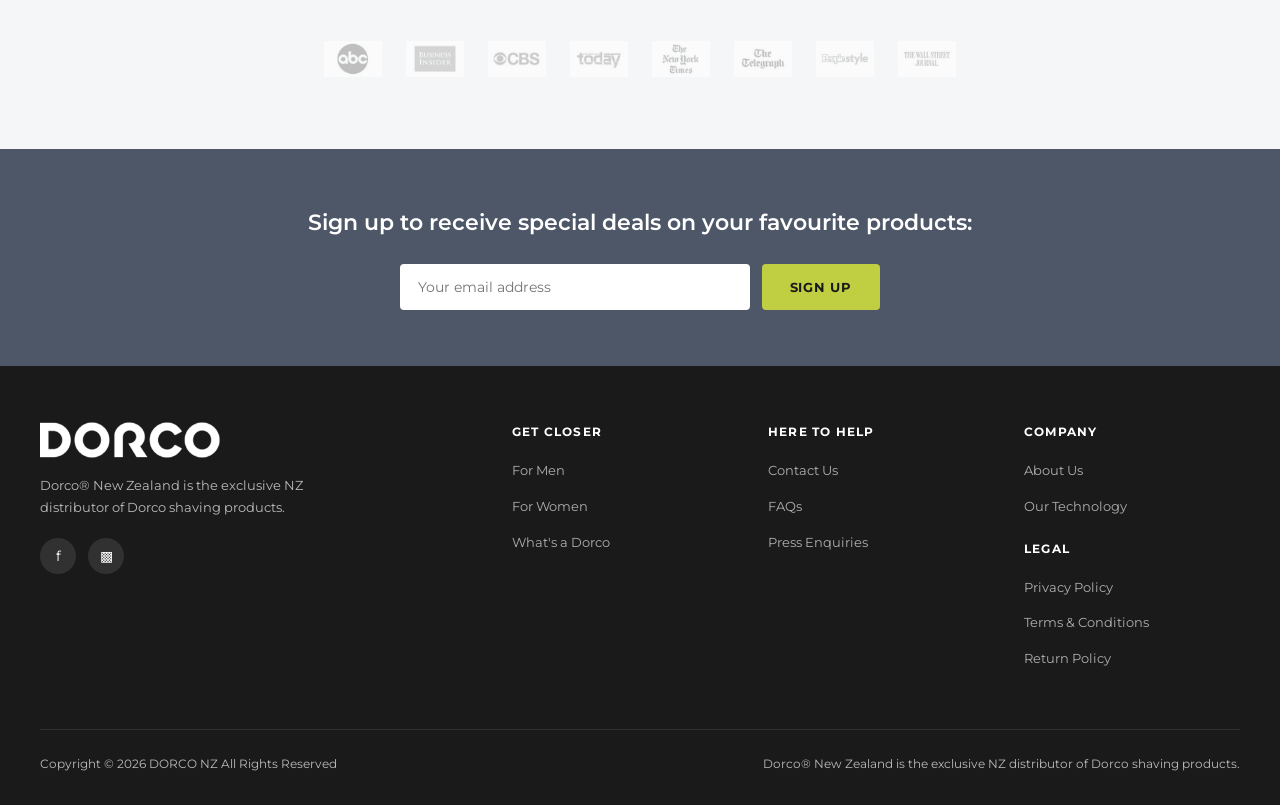
==== commit d6819b1a: "Hero: match UK site exactly - natural-size banner, right-aligned, 518px hero" ====
--- a/index.html
+++ b/index.html
@@ -49,7 +49,7 @@
 </header>
 
 <!-- HERO -->
-<section class="hero" style="background: var(--green) url('images/homepage-banner.jpg') no-repeat bottom center / cover;">
+<section class="hero">
   <div class="hero-inner">
     <h1>Perfected over many years</h1>
     <p>All Dorco products are available exclusively on dorcorazors.co.nz</p>
--- a/css/style.css
+++ b/css/style.css
@@ -161,9 +161,12 @@
 .btn-white { background: var(--white); color: var(--black); }
 
 /* ─── Hero ─── */
+/* Matches razorsbydorco.co.uk: image at natural size, right-aligned and
+   vertically centred, green fills the rest. NOT cover — cover rescales the
+   razor and shifts it up. */
 .hero {
-  background: var(--green);
-  min-height: 420px;
+  background: var(--green) url('../images/homepage-banner.jpg') no-repeat 100% 50%;
+  min-height: 518px;
   display: flex;
   align-items: center;
 }
@@ -585,6 +588,16 @@
   .duo-img { width: 60%; max-width: 200px; }
 }
 
+/* The razor panel is a fixed 478px at the right, so the seam walks left as the
+   viewport narrows. Cap the hero text so it never runs onto it. */
+@media (min-width: 769px) {
+  .hero h1, .hero p { max-width: min(600px, calc(100vw - 566px)); }
+}
+/* UK site swings the banner to show green, not the razor, at 768 and below */
+@media (max-width: 768px) {
+  .hero { background-position: 0% 50%; min-height: 420px; }
+}
+
 @media (max-width: 768px) {
   .nav-links { display: none; flex-direction: column; align-items: flex-start; position: absolute; top: 72px; left: 0; right: 0; background: var(--white); border-bottom: 1px solid #eee; padding: 16px 24px; gap: 4px; }
   .nav-links.open { display: flex; }
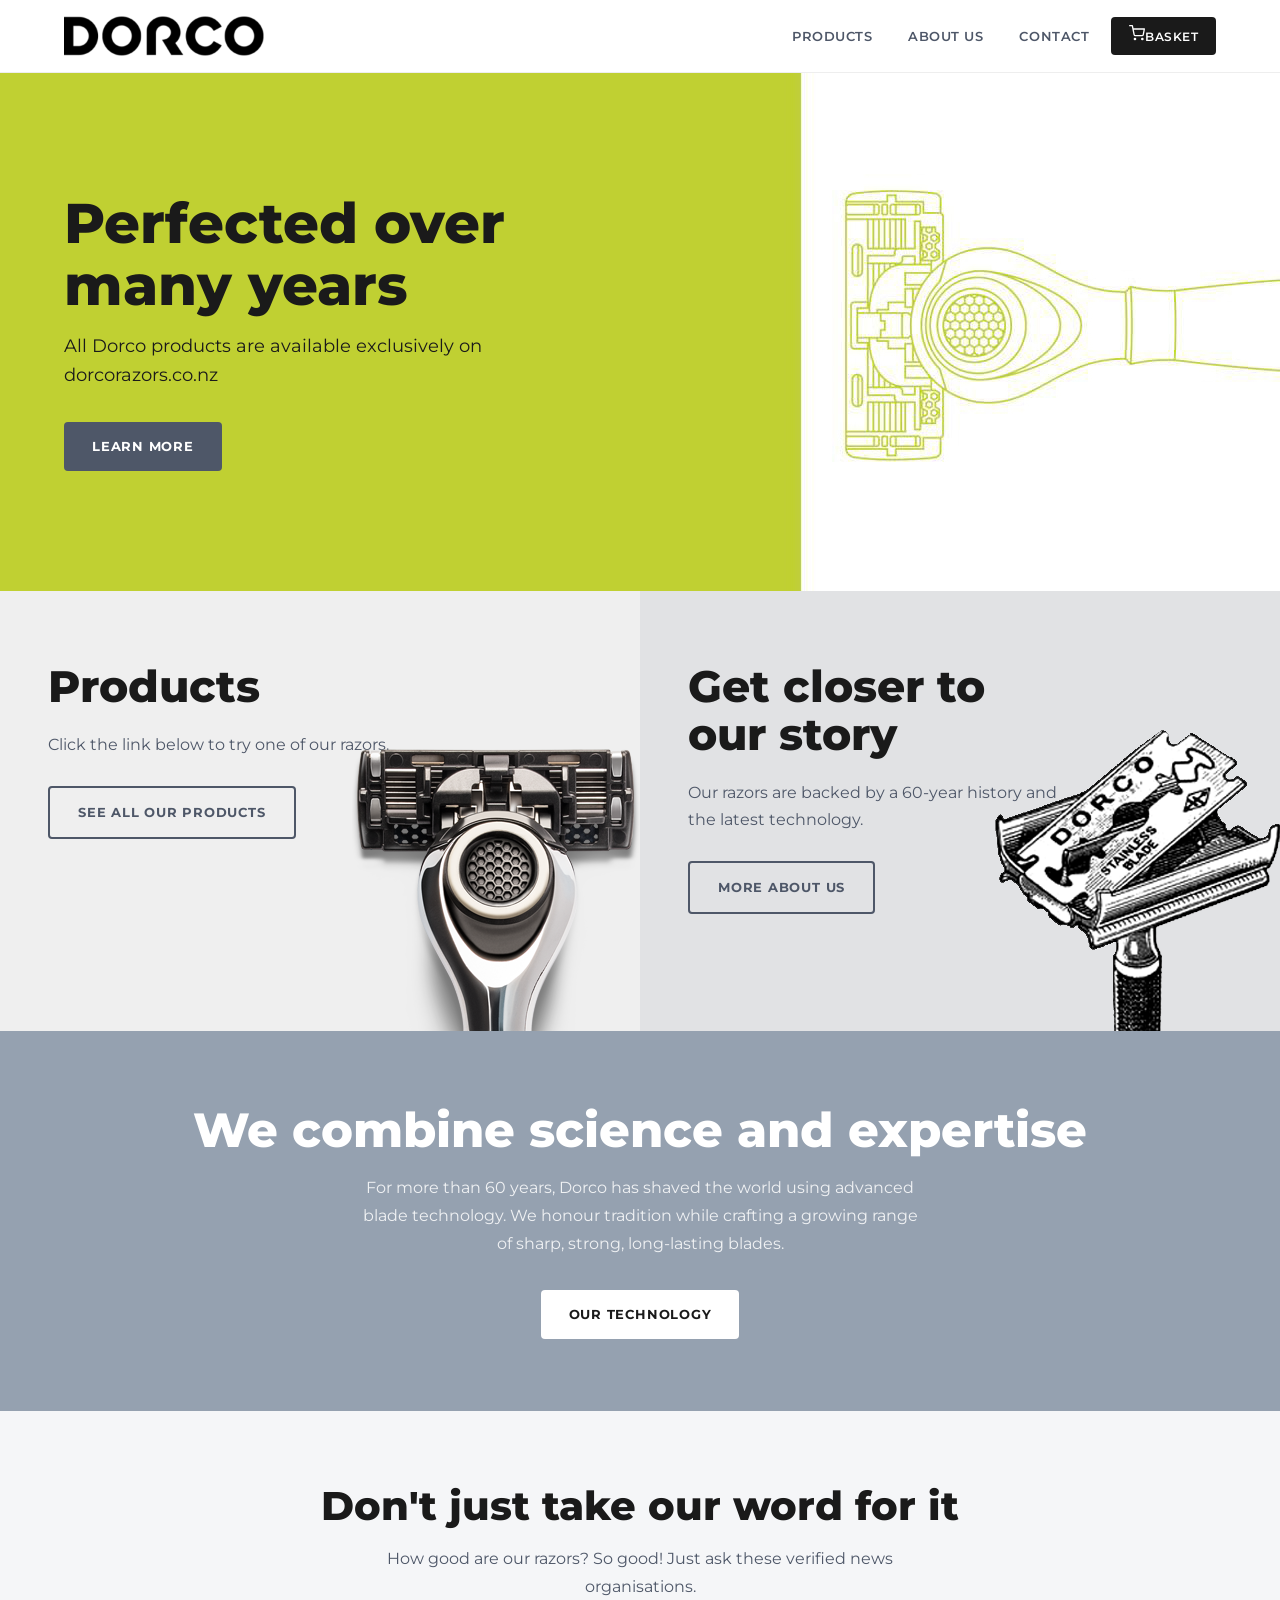
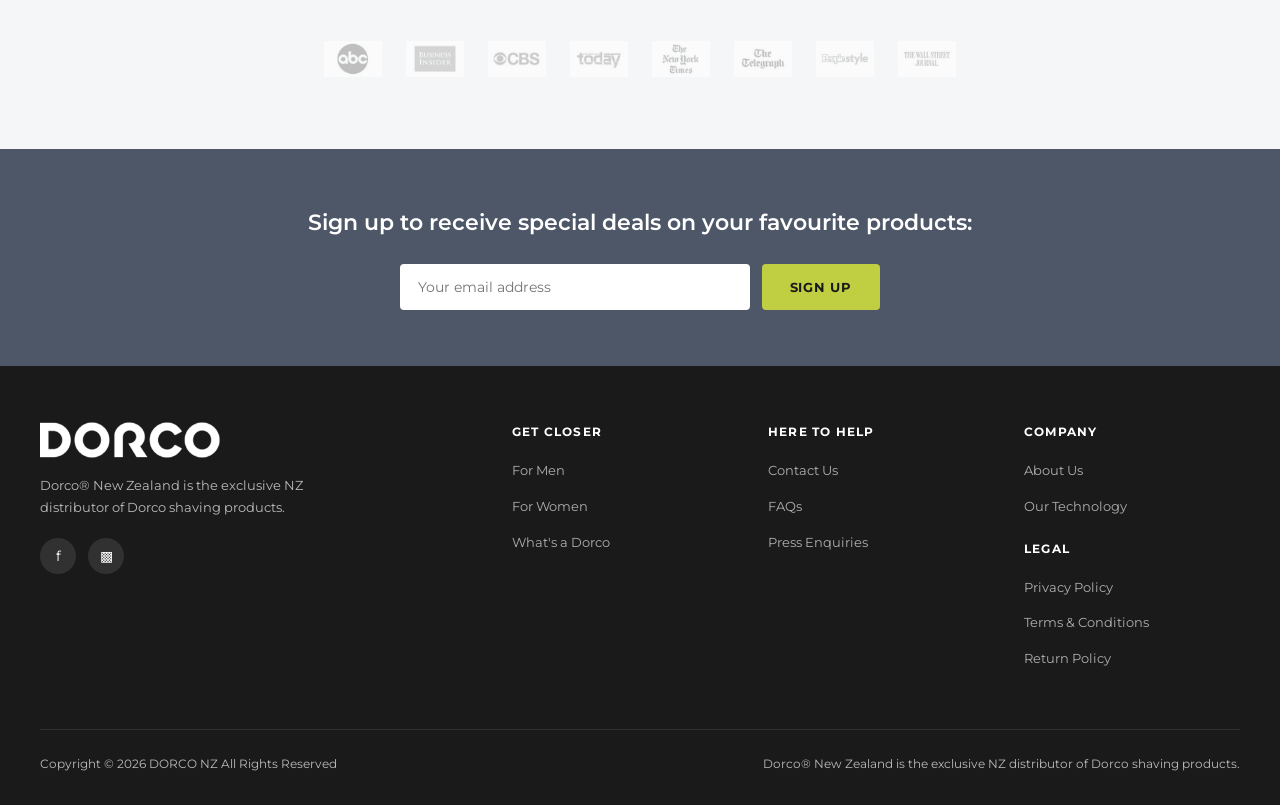
==== commit f552917d: "Add shopping basket: add-to-cart, cart page, single Stripe Checkout via Pages Function" ====
--- a/index.html
+++ b/index.html
@@ -43,7 +43,7 @@
         </ul>
       </li>
       <li><a href="contact">Contact</a></li>
-      <li><a class="btn-checkout" href="products">Shop Now</a></li>
+      <li><a class="btn-checkout nav-cart" href="cart" aria-label="Basket"><svg viewBox="0 0 24 24" width="16" height="16" fill="none" stroke="currentColor" stroke-width="2" stroke-linecap="round" stroke-linejoin="round" aria-hidden="true"><circle cx="9" cy="21" r="1"></circle><circle cx="20" cy="21" r="1"></circle><path d="M1 1h4l2.68 13.39a2 2 0 0 0 2 1.61h9.72a2 2 0 0 0 2-1.61L23 6H6"></path></svg><span>Basket</span><span class="cart-count" hidden>0</span></a></li>
     </ul>
   </div>
 </header>
@@ -158,5 +158,7 @@
   </div>
 </footer>
 
+<script src="js/cart.js"></script>
+
 </body>
 </html>
--- a/css/style.css
+++ b/css/style.css
@@ -276,7 +276,7 @@
 /* ─── Product cards ─── */
 .products-grid {
   display: grid;
-  grid-template-columns: repeat(auto-fill, minmax(260px, 1fr));
+  grid-template-columns: repeat(auto-fit, minmax(260px, 1fr));
   gap: 32px;
   margin-top: 40px;
 }
@@ -285,18 +285,59 @@
   border: 1px solid #e8e8e8;
   border-radius: 8px;
   overflow: hidden;
+  display: flex;
+  flex-direction: column;
+  /* keeps a lone card (e.g. the single women's razor) from stretching the row */
+  max-width: 380px;
   transition: box-shadow 0.2s, transform 0.2s;
 }
 .product-card:hover {
   box-shadow: 0 8px 32px rgba(0,0,0,0.10);
   transform: translateY(-4px);
 }
+/* contain, not cover — the whole razor must be visible, as on the original */
 .product-card img {
   width: 100%;
-  height: 220px;
-  object-fit: cover;
-}
-.product-card-body { padding: 20px; }
+  aspect-ratio: 270 / 344;
+  height: auto;
+  object-fit: contain;
+  background: var(--white);
+  padding: 8px;
+}
+.product-card-body {
+  padding: 20px;
+  display: flex;
+  flex-direction: column;
+  flex: 1;
+}
+/* pushes price + options + button to the card bottom so they line up across a row */
+.card-foot { margin-top: auto; }
+.product-card .btn {
+  display: block;
+  width: 100%;
+  text-align: center;
+  font-size: 12px;
+  padding: 12px 20px;
+}
+.opt-label {
+  display: block;
+  font-size: 11px;
+  font-weight: 700;
+  letter-spacing: 0.08em;
+  text-transform: uppercase;
+  color: var(--steel);
+  margin-bottom: 6px;
+}
+.opt-select {
+  width: 100%;
+  padding: 10px 12px;
+  font-family: 'Montserrat', sans-serif;
+  font-size: 13px;
+  color: var(--dark);
+  background: var(--white);
+  border: 1px solid #d8d8d8;
+  border-radius: 4px;
+}
 .product-card h3 {
   font-size: 16px;
   font-weight: 700;
@@ -591,7 +632,8 @@
 /* The razor panel is a fixed 478px at the right, so the seam walks left as the
    viewport narrows. Cap the hero text so it never runs onto it. */
 @media (min-width: 769px) {
-  .hero h1, .hero p { max-width: min(600px, calc(100vw - 566px)); }
+  .hero h1 { max-width: min(600px, calc(100vw - 566px)); }
+  .hero p  { max-width: min(480px, calc(100vw - 566px)); }
 }
 /* UK site swings the banner to show green, not the razor, at 768 and below */
 @media (max-width: 768px) {
@@ -614,3 +656,59 @@
   .products-grid { grid-template-columns: 1fr; }
   .tech-grid { grid-template-columns: 1fr; }
 }
+
+/* ─── Basket ─── */
+.nav-cart { display: inline-flex; align-items: center; gap: 8px; position: relative; }
+.nav-cart svg { flex: none; }
+.cart-count {
+  min-width: 18px; height: 18px; padding: 0 5px;
+  border-radius: 9px; background: var(--green); color: var(--black);
+  font-size: 11px; font-weight: 800; line-height: 18px; text-align: center;
+}
+.cart-list { display: flex; flex-direction: column; gap: 8px; }
+.cart-row {
+  display: grid;
+  grid-template-columns: 64px 1fr auto auto 32px;
+  gap: 16px; align-items: center;
+  padding: 14px 16px; background: var(--white);
+  border: 1px solid #e8e8e8; border-radius: 8px;
+}
+.cart-row img { width: 64px; height: 64px; object-fit: contain; background: var(--white); }
+.cart-row-name { font-size: 14px; font-weight: 700; color: var(--black); }
+.cart-row-unit { font-size: 13px; color: var(--steel); margin-top: 2px; }
+.cart-qty { display: inline-flex; align-items: center; gap: 4px; }
+.qty-btn {
+  width: 28px; height: 28px; border: 1px solid #d8d8d8; border-radius: 4px;
+  background: var(--white); color: var(--dark);
+  font-size: 15px; font-weight: 700; line-height: 1; cursor: pointer;
+}
+.qty-btn:hover { border-color: var(--dark); }
+.qty-val { min-width: 26px; text-align: center; font-size: 14px; font-weight: 700; }
+.cart-row-line { font-size: 15px; font-weight: 800; color: var(--dark); min-width: 74px; text-align: right; }
+.cart-remove {
+  width: 28px; height: 28px; border: none; background: none;
+  color: var(--steel); font-size: 20px; line-height: 1; cursor: pointer;
+}
+.cart-remove:hover { color: #c0392b; }
+.cart-summary {
+  margin-top: 24px; margin-left: auto; max-width: 360px;
+  padding: 20px; background: var(--light-bg); border-radius: 8px;
+}
+.cart-line { display: flex; justify-content: space-between; font-size: 14px; margin-bottom: 10px; }
+.cart-total {
+  font-size: 18px; font-weight: 800; color: var(--black);
+  border-top: 1px solid #d8d8d8; padding-top: 12px; margin-top: 4px;
+}
+.cart-summary .btn { display: block; width: 100%; text-align: center; margin-top: 12px; }
+.cart-note { font-size: 12px; color: var(--steel); margin-top: 12px; text-align: center; }
+.cart-error { font-size: 13px; color: #c0392b; margin-top: 10px; text-align: center; }
+.cart-empty { font-size: 16px; color: var(--steel); margin-bottom: 20px; }
+.btn.added { background: var(--green); color: var(--black); }
+
+@media (max-width: 600px) {
+  .cart-row { grid-template-columns: 48px 1fr auto; row-gap: 10px; }
+  .cart-row img { width: 48px; height: 48px; }
+  .cart-row-line { grid-column: 2 / 3; text-align: left; }
+  .cart-remove { grid-column: 3 / 4; }
+  .cart-summary { max-width: none; }
+}
